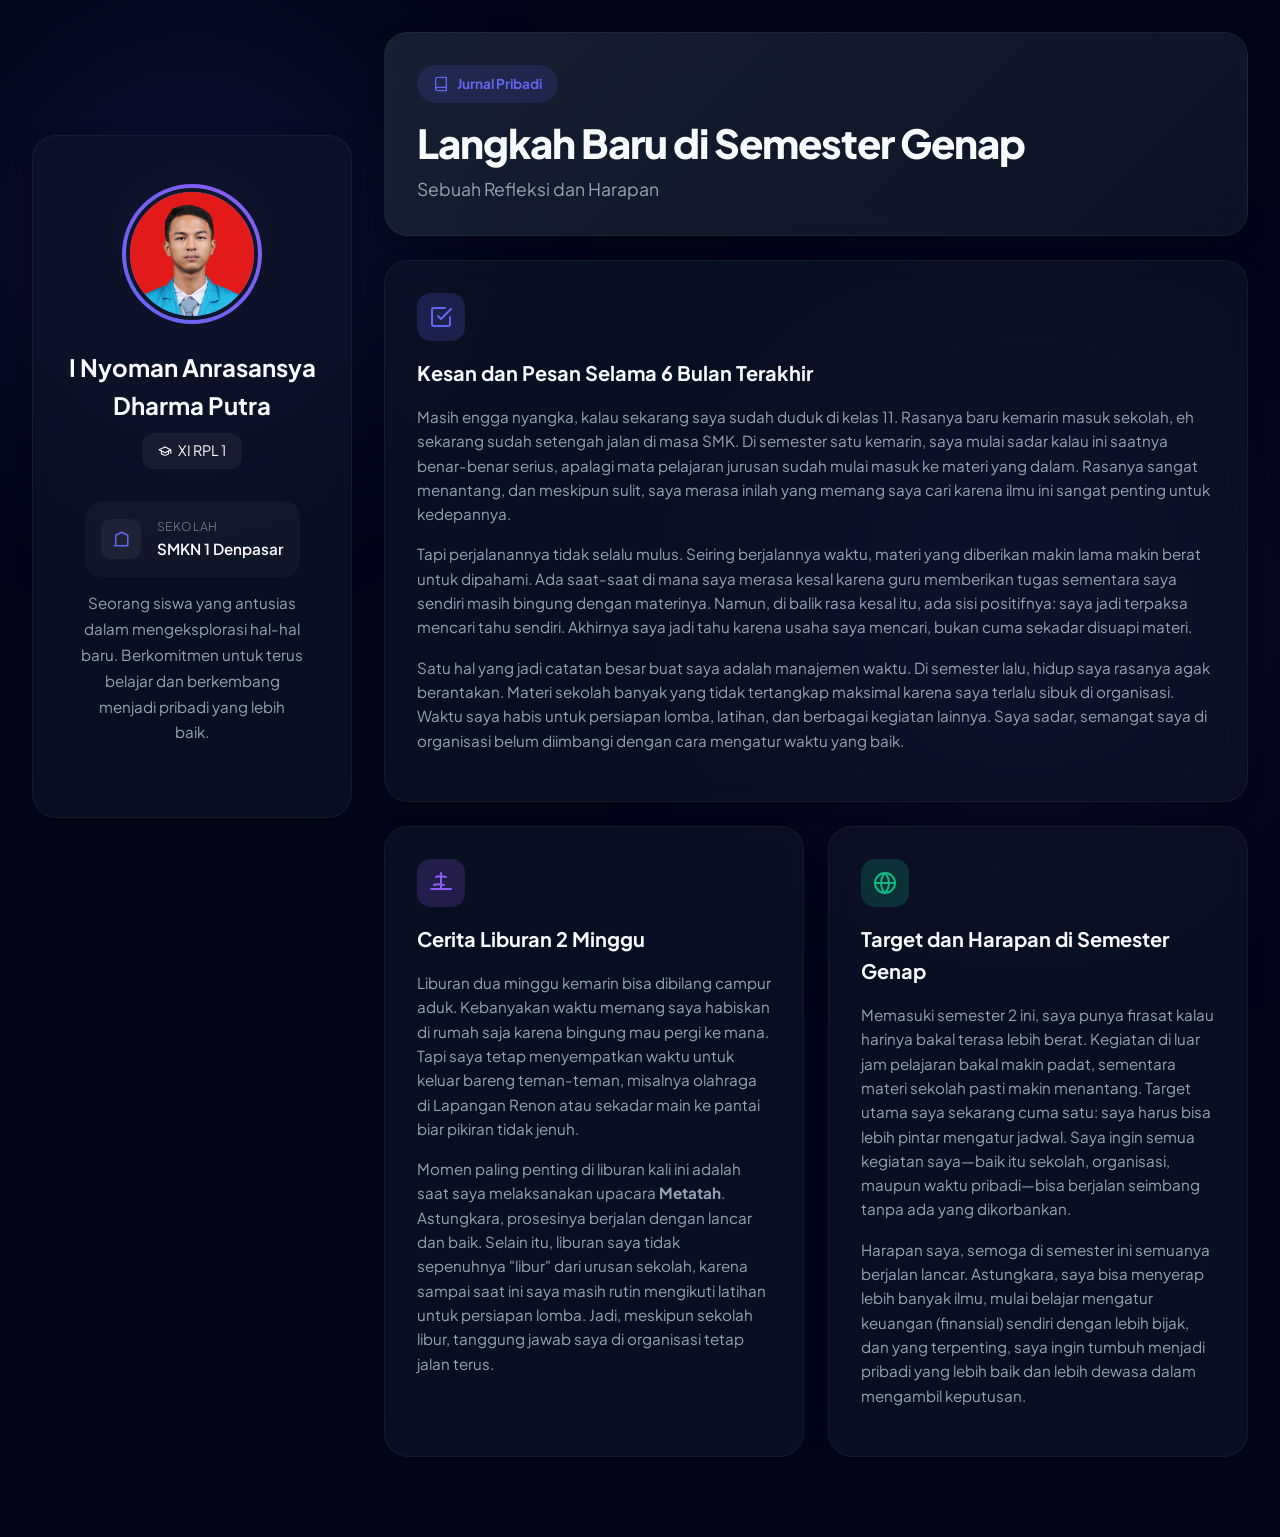
==== index.html @ d1a11cee "Refactor: Complete UI Overhaul (Dark Mode, Bento Grid, Content)" ====
<!DOCTYPE html>
<html lang="id">
<head>
    <meta charset="UTF-8">
    <meta name="viewport" content="width=device-width, initial-scale=1.0">
    <title>Refleksi & Resolusi | Anra Putra</title>
    <link href="https://fonts.googleapis.com/css2?family=Plus+Jakarta+Sans:wght@300;400;500;600;700;800&display=swap" rel="stylesheet">
    <link rel="stylesheet" href="style.css">
</head>
<body>

    <!-- Background Elements -->
    <div class="bg-glow-1"></div>
    <div class="bg-glow-2"></div>

    <div class="bento-container">
        
        <!-- Profile Card (Sidebar / Fixed Width) -->
        <aside class="bento-item profile-card fade-in">
            <div class="profile-header">
                <div class="profile-img-container">
                    <img src="Foto.png" alt="Anra Putra">
                </div>
                <h2>I Nyoman Anrasansya<br>Dharma Putra</h2>
                <div class="status-pill">
                    <svg xmlns="http://www.w3.org/2000/svg" width="14" height="14" viewBox="0 0 24 24" fill="none" stroke="currentColor" stroke-width="2" stroke-linecap="round" stroke-linejoin="round"><path d="M22 10v6M2 10l10-5 10 5-10 5z"></path><path d="M6 12v5c3 3 9 3 12 0v-5"></path></svg>
                    XI RPL 1
                </div>
            </div>
            
            <div class="profile-details">
                <div class="detail-row">
                    <div class="icon-box">
                        <svg xmlns="http://www.w3.org/2000/svg" width="18" height="18" viewBox="0 0 24 24" fill="none" stroke="currentColor" stroke-width="2" stroke-linecap="round" stroke-linejoin="round"><path d="M3 21h18M5 21V7l8-4 8 4v14H5z"></path></svg>
                    </div>
                    <div>
                        <span class="label">Sekolah</span>
                        <span class="value">SMKN 1 Denpasar</span>
                    </div>
                </div>
            </div>

            <p class="profile-bio">
                Seorang siswa yang antusias dalam mengeksplorasi hal-hal baru. Berkomitmen untuk terus belajar dan berkembang menjadi pribadi yang lebih baik.
            </p>
        </aside>

        <!-- Main Content Area -->
        <main class="content-grid">
            
            <!-- Hero Section -->
            <header class="bento-item hero-card fade-in">
                <div class="header-content">
                    <div class="badge">
                        <svg xmlns="http://www.w3.org/2000/svg" width="16" height="16" viewBox="0 0 24 24" fill="none" stroke="currentColor" stroke-width="2" stroke-linecap="round" stroke-linejoin="round"><path d="M4 19.5A2.5 2.5 0 0 1 6.5 17H20"></path><path d="M6.5 2H20v20H6.5A2.5 2.5 0 0 1 4 19.5v-15A2.5 2.5 0 0 1 6.5 2z"></path></svg>
                        <span>Jurnal Pribadi</span>
                    </div>
                    <h1>Langkah Baru di Semester Genap</h1>
                    <p>Sebuah Refleksi dan Harapan</p>
                </div>
            </header>

            <!-- Semester Ganjil (Wide) -->
            <section class="bento-item content-card ganjil fade-in">
                <div class="card-icon blue">
                    <svg xmlns="http://www.w3.org/2000/svg" width="24" height="24" viewBox="0 0 24 24" fill="none" stroke="currentColor" stroke-width="2" stroke-linecap="round" stroke-linejoin="round"><polyline points="9 11 12 14 22 4"></polyline><path d="M21 12v7a2 2 0 0 1-2 2H5a2 2 0 0 1-2-2V5a2 2 0 0 1 2-2h11"></path></svg>
                </div>
                <h3>Kesan dan Pesan Selama 6 Bulan Terakhir</h3>
                <p>Masih engga nyangka, kalau sekarang saya sudah duduk di kelas 11. Rasanya baru kemarin masuk sekolah, eh sekarang sudah setengah jalan di masa SMK. Di semester satu kemarin, saya mulai sadar kalau ini saatnya benar-benar serius, apalagi mata pelajaran jurusan sudah mulai masuk ke materi yang dalam. Rasanya sangat menantang, dan meskipun sulit, saya merasa inilah yang memang saya cari karena ilmu ini sangat penting untuk kedepannya.</p>
                <p>Tapi perjalanannya tidak selalu mulus. Seiring berjalannya waktu, materi yang diberikan makin lama makin berat untuk dipahami. Ada saat-saat di mana saya merasa kesal karena guru memberikan tugas sementara saya sendiri masih bingung dengan materinya. Namun, di balik rasa kesal itu, ada sisi positifnya: saya jadi terpaksa mencari tahu sendiri. Akhirnya saya jadi tahu karena usaha saya mencari, bukan cuma sekadar disuapi materi.</p>
                <p>Satu hal yang jadi catatan besar buat saya adalah manajemen waktu. Di semester lalu, hidup saya rasanya agak berantakan. Materi sekolah banyak yang tidak tertangkap maksimal karena saya terlalu sibuk di organisasi. Waktu saya habis untuk persiapan lomba, latihan, dan berbagai kegiatan lainnya. Saya sadar, semangat saya di organisasi belum diimbangi dengan cara mengatur waktu yang baik.</p>
            </section>

            <!-- Liburan (Square) -->
            <section class="bento-item content-card liburan fade-in">
                <div class="card-icon purple">
                    <svg xmlns="http://www.w3.org/2000/svg" width="24" height="24" viewBox="0 0 24 24" fill="none" stroke="currentColor" stroke-width="2" stroke-linecap="round" stroke-linejoin="round"><path d="M2 18h20"></path><path d="M12 18V2"></path><path d="M7 6c2.5-1 5-1 10 0"></path><path d="M5 14c2.5-1 5-1 10 0"></path></svg>
                </div>
                <h3>Cerita Liburan 2 Minggu</h3>
                <p>Liburan dua minggu kemarin bisa dibilang campur aduk. Kebanyakan waktu memang saya habiskan di rumah saja karena bingung mau pergi ke mana. Tapi saya tetap menyempatkan waktu untuk keluar bareng teman-teman, misalnya olahraga di Lapangan Renon atau sekadar main ke pantai biar pikiran tidak jenuh.</p>
                <p>Momen paling penting di liburan kali ini adalah saat saya melaksanakan upacara <strong>Metatah</strong>. Astungkara, prosesinya berjalan dengan lancar dan baik. Selain itu, liburan saya tidak sepenuhnya "libur" dari urusan sekolah, karena sampai saat ini saya masih rutin mengikuti latihan untuk persiapan lomba. Jadi, meskipun sekolah libur, tanggung jawab saya di organisasi tetap jalan terus.</p>
            </section>

            <!-- Resolusi (Square) -->
            <section class="bento-item content-card resolusi fade-in">
                <div class="card-icon green">
                    <svg xmlns="http://www.w3.org/2000/svg" width="24" height="24" viewBox="0 0 24 24" fill="none" stroke="currentColor" stroke-width="2" stroke-linecap="round" stroke-linejoin="round"><circle cx="12" cy="12" r="10"></circle><line x1="2" y1="12" x2="22" y2="12"></line><path d="M12 2a15.3 15.3 0 0 1 4 10 15.3 15.3 0 0 1-4 10 15.3 15.3 0 0 1-4-10 15.3 15.3 0 0 1 4-10z"></path></svg>
                </div>
                <h3>Target dan Harapan di Semester Genap</h3>
                <p>Memasuki semester 2 ini, saya punya firasat kalau harinya bakal terasa lebih berat. Kegiatan di luar jam pelajaran bakal makin padat, sementara materi sekolah pasti makin menantang. Target utama saya sekarang cuma satu: saya harus bisa lebih pintar mengatur jadwal. Saya ingin semua kegiatan saya—baik itu sekolah, organisasi, maupun waktu pribadi—bisa berjalan seimbang tanpa ada yang dikorbankan.</p>
                <p>Harapan saya, semoga di semester ini semuanya berjalan lancar. Astungkara, saya bisa menyerap lebih banyak ilmu, mulai belajar mengatur keuangan (finansial) sendiri dengan lebih bijak, dan yang terpenting, saya ingin tumbuh menjadi pribadi yang lebih baik dan lebih dewasa dalam mengambil keputusan.</p>
            </section>
        </main>

    </div>

    <footer>
        <!-- <p>&copy; 2026 Developed by Anra Putra</p> -->
    </footer>

    <script src="script.js"></script>
</body>
</html>
---- style.css ----
:root {
    /* STRICT DARK MODE PALETTE - No Light Mode Variables */
    
    /* Backgrounds */
    --bg-main: #020617; /* Very Dark Slate */
    --bg-card: #0f172a; /* Slate 900 */
    --bg-card-hover: #1e293b; /* Slate 800 */
    
    /* Accents */
    --accent-blue: #6366f1; /* Indigo 500 */
    --accent-purple: #8b5cf6; /* Violet 500 */
    --accent-green: #10b981; /* Emerald 500 */
    --accent-glow: rgba(99, 102, 241, 0.15);
    
    /* Text */
    --text-primary: #f8fafc; /* Slate 50 */
    --text-secondary: #94a3b8; /* Slate 400 */
    --text-muted: #64748b; /* Slate 500 */
    
    /* Borders & Glass */
    --glass-border: 1px solid rgba(255, 255, 255, 0.05);
    --glass-highlight: 1px solid rgba(255, 255, 255, 0.1);
}

* {
    margin: 0;
    padding: 0;
    box-sizing: border-box;
}

body {
    font-family: 'Plus Jakarta Sans', sans-serif;
    background-color: var(--bg-main);
    color: var(--text-secondary);
    line-height: 1.6;
    min-height: 100vh;
    padding: 2rem;
    display: flex;
    flex-direction: column;
    justify-content: center;
    position: relative;
    overflow-x: hidden;
}

/* Background Ambient Glows */
.bg-glow-1 {
    position: fixed;
    top: -10%;
    left: -10%;
    width: 50vw;
    height: 50vw;
    background: radial-gradient(circle, rgba(99,102,241,0.15) 0%, rgba(0,0,0,0) 70%);
    filter: blur(80px);
    z-index: -1;
    animation: float 20s infinite alternate;
}

.bg-glow-2 {
    position: fixed;
    bottom: -10%;
    right: -10%;
    width: 60vw;
    height: 60vw;
    background: radial-gradient(circle, rgba(139,92,246,0.1) 0%, rgba(0,0,0,0) 70%);
    filter: blur(100px);
    z-index: -1;
    animation: float-reverse 25s infinite alternate;
}

@keyframes float { 
    0% { transform: translate(0, 0); } 
    100% { transform: translate(50px, 50px); } 
}
@keyframes float-reverse { 
    0% { transform: translate(0, 0); } 
    100% { transform: translate(-50px, -30px); } 
}

/* BENTO GRID LAYOUT */
.bento-container {
    max-width: 1300px;
    margin: 0 auto;
    display: grid;
    grid-template-columns: 320px 1fr; /* Fixed Sidebar + Content */
    gap: 2rem;
    align-items: start; /* Prevents sidebar stretching */
}

.content-grid {
    display: grid;
    grid-template-columns: 1fr 1fr;
    gap: 1.5rem;
}

/* Base Card Style */
.bento-item {
    background: rgba(15, 23, 42, 0.6); /* Semi-transparent */
    backdrop-filter: blur(20px);
    -webkit-backdrop-filter: blur(20px);
    border-radius: 24px;
    border: var(--glass-border);
    padding: 2rem;
    transition: all 0.4s cubic-bezier(0.175, 0.885, 0.32, 1.275);
    position: relative;
    overflow: hidden;
    box-shadow: 0 4px 20px rgba(0,0,0,0.2);
}

.bento-item:hover {
    background: var(--bg-card-hover);
    border: var(--glass-highlight);
    transform: translateY(-5px);
    box-shadow: 0 20px 40px rgba(0,0,0,0.4);
}

/* Specific Areas */

/* 1. Header/Hero */
.hero-card {
    grid-column: 1 / -1; /* Spans full width of content grid */
    background: linear-gradient(135deg, rgba(30, 41, 59, 0.7) 0%, rgba(15, 23, 42, 0.8) 100%);
    display: flex;
    flex-direction: column;
    justify-content: center;
}

.badge {
    display: inline-flex;
    align-items: center;
    gap: 0.5rem;
    background: rgba(99,102,241,0.15);
    color: var(--accent-blue);
    padding: 0.5rem 1rem;
    border-radius: 50px;
    font-size: 0.85rem;
    font-weight: 700;
    margin-bottom: 1rem;
    width: fit-content;
}

.header-content h1 {
    font-size: 2.5rem;
    color: var(--text-primary);
    font-weight: 800;
    line-height: 1.2;
    margin-bottom: 0.5rem;
    letter-spacing: -1px;
}

.header-content p {
    font-size: 1.1rem;
    color: var(--text-secondary);
    max-width: 600px;
}

/* 2. Profile Sidebar */
.profile-card {
    /* No Grid Column assignment needed as it falls naturally into col 1 */
    text-align: center;
    display: flex;
    flex-direction: column;
    align-items: center;
    position: sticky;
    top: 15vh;
    padding: 3rem 2rem;
    height: auto; /* Fixes the stretching bug */
}

.profile-img-container {
    width: 140px;
    height: 140px;
    background: linear-gradient(45deg, var(--accent-blue), var(--accent-purple));
    border-radius: 50%;
    padding: 4px;
    margin: 0 auto 1.5rem;
}

.profile-img-container img {
    width: 100%;
    height: 100%;
    border-radius: 50%;
    object-fit: cover;
    border: 4px solid var(--bg-card);
}

.profile-header h2 {
    color: var(--text-primary);
    font-size: 1.5rem;
    font-weight: 700;
    margin-bottom: 0.5rem;
}

.status-pill {
    display: inline-flex;
    align-items: center;
    gap: 0.4rem;
    background: rgba(255,255,255,0.05);
    padding: 0.4rem 1rem;
    border-radius: 12px;
    font-size: 0.9rem;
    color: var(--text-primary);
    margin-bottom: 2rem;
}

.profile-bio {
    color: var(--text-secondary);
    font-size: 0.95rem;
    line-height: 1.7;
    margin-bottom: 1.5rem;
    padding: 0 1rem;
    max-width: 280px;
}

.detail-row {
    display: flex;
    align-items: center;
    gap: 1rem;
    padding: 1rem;
    background: rgba(255,255,255,0.03);
    border-radius: 16px;
    margin-bottom: 0.8rem;
    text-align: left;
}

.icon-box {
    width: 40px;
    height: 40px;
    background: rgba(255,255,255,0.05);
    border-radius: 10px;
    display: flex;
    align-items: center;
    justify-content: center;
    color: var(--accent-blue);
}

.detail-row .label {
    display: block;
    font-size: 0.75rem;
    text-transform: uppercase;
    letter-spacing: 0.05em;
    color: var(--text-muted);
}

.detail-row .value {
    color: var(--text-primary);
    font-weight: 600;
    font-size: 0.95rem;
}

.tags-container {
    display: flex;
    gap: 0.5rem;
    justify-content: center;
}

.tag {
    display: flex;
    align-items: center;
    gap: 0.3rem;
    background: var(--bg-main);
    border: 1px solid rgba(255,255,255,0.1);
    padding: 0.4rem 0.8rem;
    border-radius: 50px;
    font-size: 0.8rem;
    color: var(--text-secondary);
}

/* 3. Content Cards */
.content-card h3 {
    color: var(--text-primary);
    font-size: 1.25rem;
    margin-bottom: 1rem;
    margin-top: 1rem;
}

.content-card p {
    font-size: 0.95rem;
    margin-bottom: 1rem;
}

.card-icon {
    width: 48px;
    height: 48px;
    border-radius: 14px;
    display: flex;
    align-items: center;
    justify-content: center;
    margin-bottom: 0.5rem;
}

.card-icon.blue { background: rgba(99,102,241,0.2); color: var(--accent-blue); }
.card-icon.purple { background: rgba(139,92,246,0.2); color: var(--accent-purple); }
.card-icon.green { background: rgba(16,185,129,0.2); color: var(--accent-green); }

/* Ganjil: Full Width of right section */
.ganjil {
    grid-column: 1 / -1;
}

/* Liburan & Resolusi: Side by Side */
.liburan {
    grid-column: 1 / 2;
}
.resolusi {
    grid-column: 2 / 3;
}


/* Footer */
footer {
    text-align: center;
    margin-top: 3rem;
    font-size: 0.85rem;
    color: var(--text-muted);
}

/* Animations */
.fade-in {
    opacity: 0;
    transform: translateY(20px);
    transition: all 0.6s ease-out;
}
.fade-in.appear {
    opacity: 1;
    transform: translateY(0);
}

/* Responsive */
@media (max-width: 900px) {
    .bento-container {
        grid-template-columns: 1fr;
        grid-template-rows: auto;
    }

    .hero-card, .profile-card, .ganjil, .liburan, .resolusi {
        grid-column: 1 / -1;
    }
    
    .content-grid {
        grid-template-columns: 1fr;
    }

    .header-content h1 {
        font-size: 2rem;
    }
}
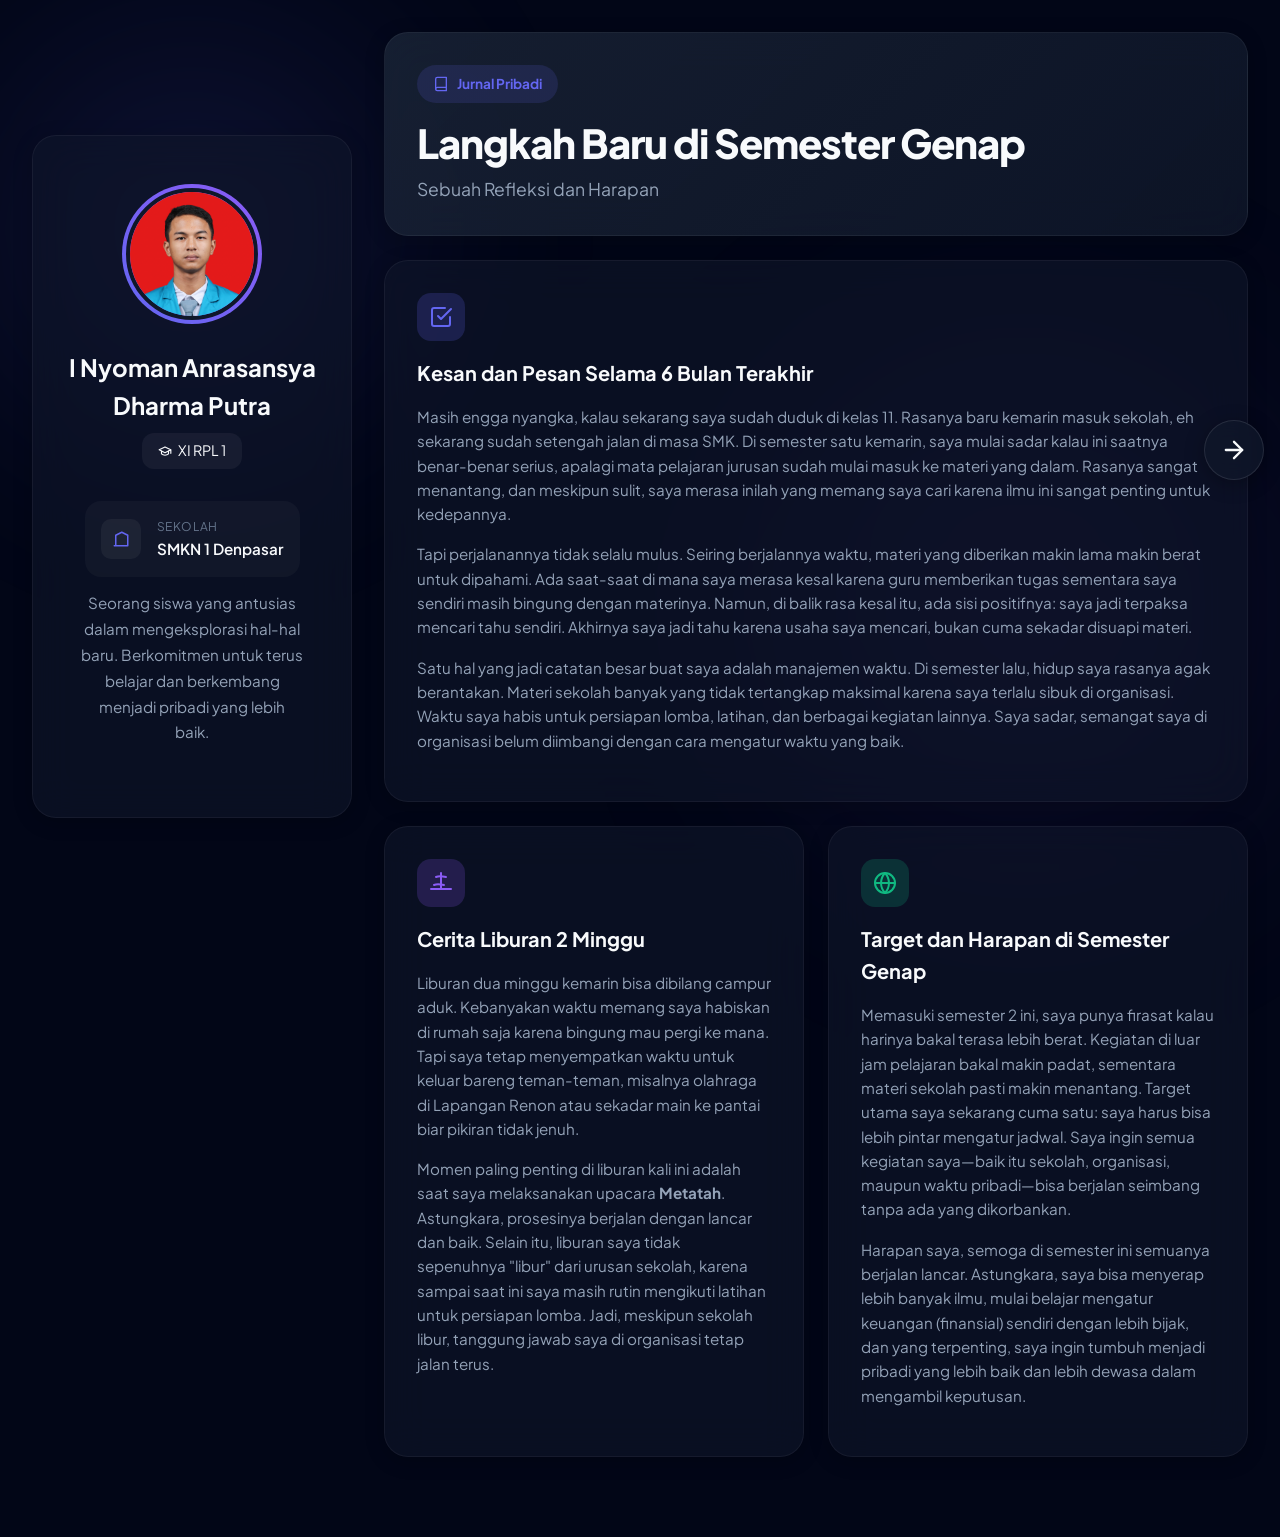
==== commit 6b99cf48: "Update tampilan: penambahan halaman liburan (index1.html) & tombol navigasi" ====
--- a/index.html
+++ b/index.html
@@ -3,7 +3,7 @@
 <head>
     <meta charset="UTF-8">
     <meta name="viewport" content="width=device-width, initial-scale=1.0">
-    <title>Refleksi & Resolusi | Anra Putra</title>
+    <title>Refleksi & Resolusi | Anrasansya</title>
     <link href="https://fonts.googleapis.com/css2?family=Plus+Jakarta+Sans:wght@300;400;500;600;700;800&display=swap" rel="stylesheet">
     <link rel="stylesheet" href="style.css">
 </head>
@@ -94,6 +94,11 @@
 
     </div>
 
+    <!-- Floating Navigation -->
+    <a href="index1.html" class="floating-nav next" title="Halaman Selanjutnya">
+        <svg xmlns="http://www.w3.org/2000/svg" width="28" height="28" viewBox="0 0 24 24" fill="none" stroke="currentColor" stroke-width="2" stroke-linecap="round" stroke-linejoin="round"><path d="M5 12h14"></path><path d="m12 5 7 7-7 7"></path></svg>
+    </a>
+
     <footer>
         <!-- <p>&copy; 2026 Developed by Anra Putra</p> -->
     </footer>
--- a/style.css
+++ b/style.css
@@ -343,4 +343,54 @@
     .header-content h1 {
         font-size: 2rem;
     }
+}
+
+/* Floating Navigation Buttons */
+.floating-nav {
+    position: fixed;
+    top: 50%;
+    transform: translateY(-50%);
+    width: 60px;
+    height: 60px;
+    background: rgba(15, 23, 42, 0.8);
+    backdrop-filter: blur(10px);
+    -webkit-backdrop-filter: blur(10px);
+    border: var(--glass-highlight);
+    border-radius: 50%;
+    display: flex;
+    align-items: center;
+    justify-content: center;
+    color: var(--text-primary);
+    text-decoration: none;
+    box-shadow: 0 4px 20px rgba(0,0,0,0.3);
+    transition: all 0.3s ease;
+    z-index: 100;
+}
+
+.floating-nav:hover {
+    background: var(--bg-card-hover);
+    color: var(--text-primary);
+    transform: translateY(-50%);
+}
+
+.floating-nav.next {
+    right: 2rem;
+}
+
+.floating-nav.prev {
+    left: 2rem;
+}
+
+@media (max-width: 1400px) {
+    .floating-nav.next { right: 1rem; }
+    .floating-nav.prev { left: 1rem; }
+}
+
+@media (max-width: 900px) {
+    .floating-nav {
+        width: 45px;
+        height: 45px;
+    }
+    .floating-nav.next { right: 0.5rem; }
+    .floating-nav.prev { left: 0.5rem; }
 }
